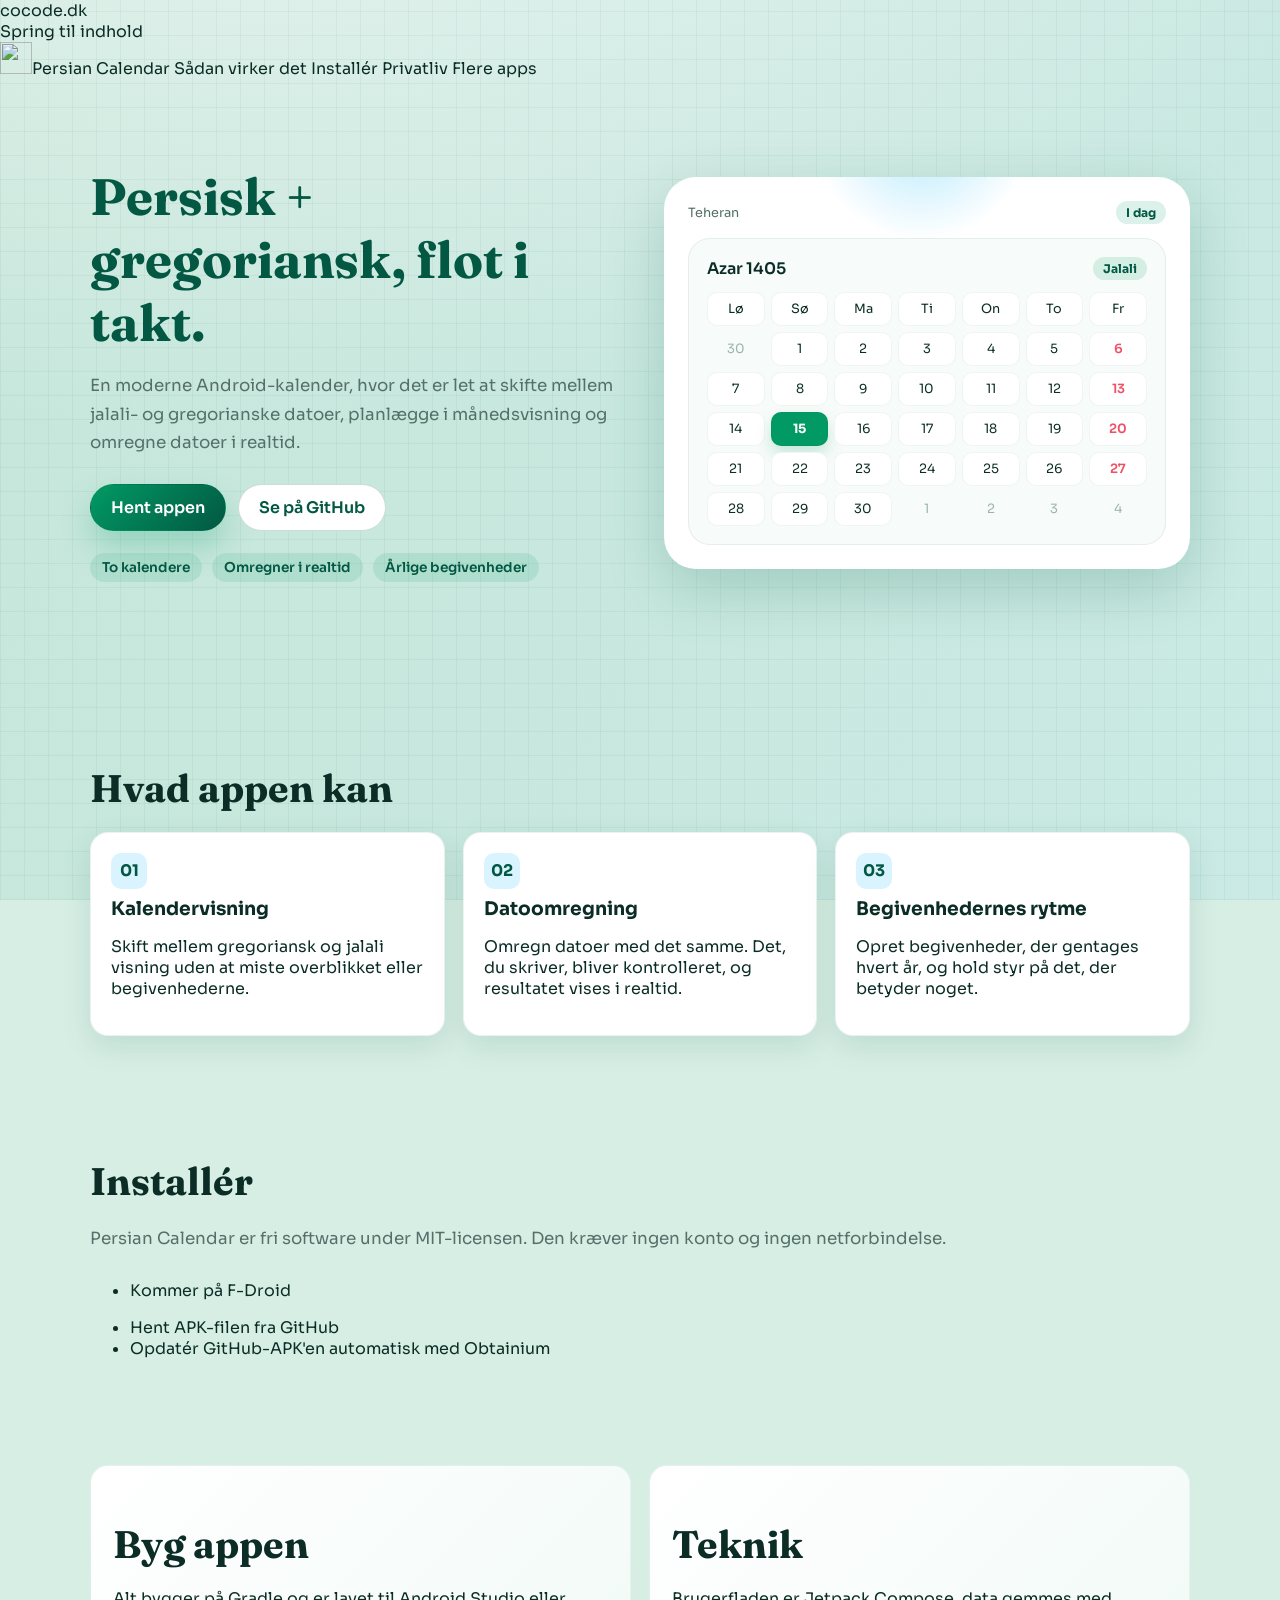
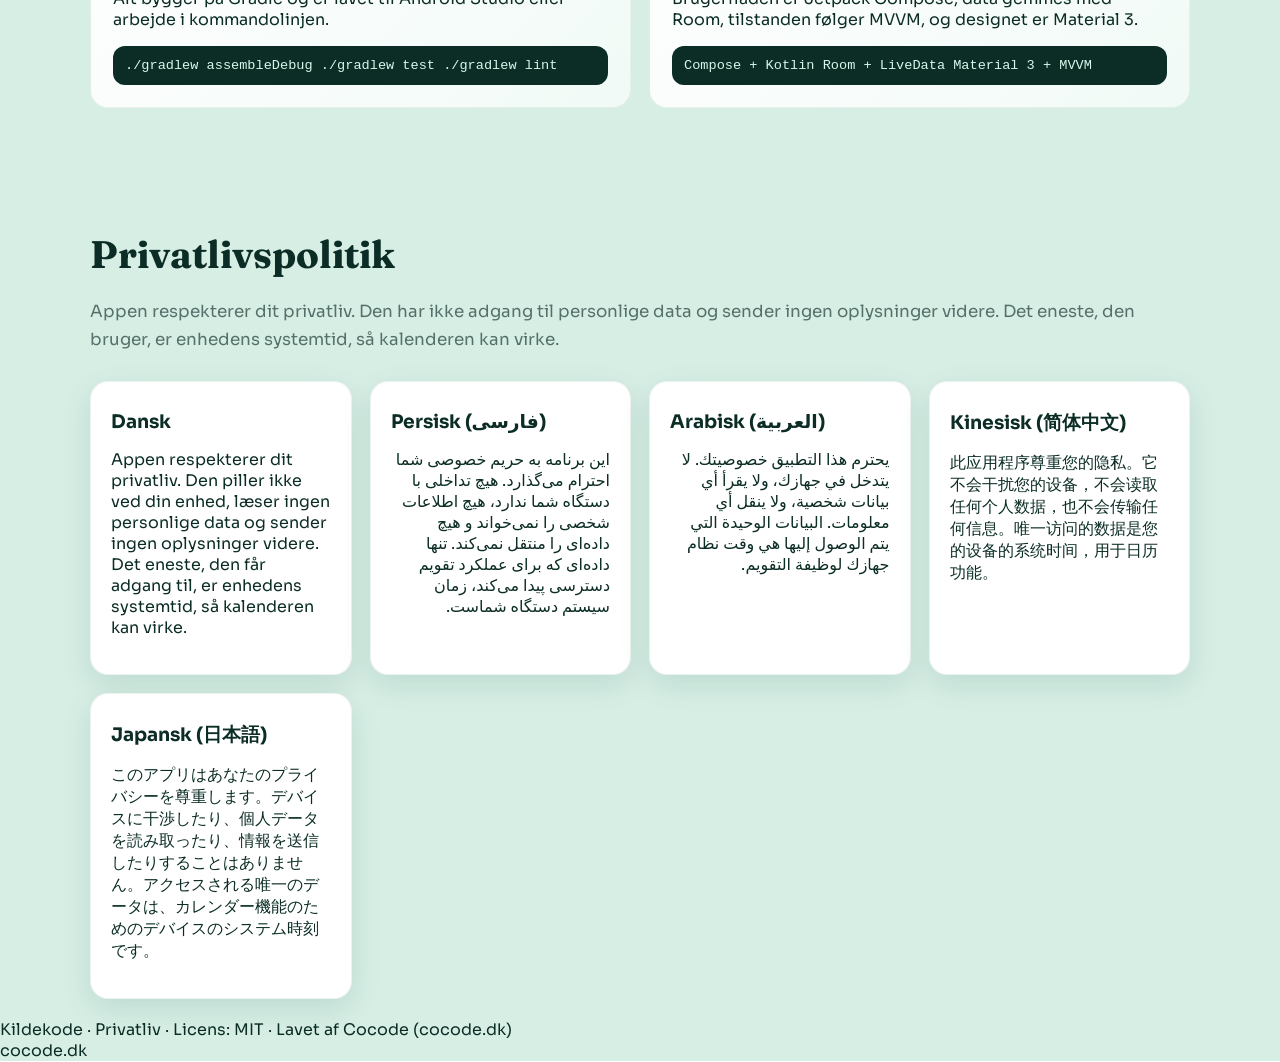
==== docs/da/index.html @ 6b802265 "feat: Danish app text, store listing and site (draft for review) Adds values-da (the app name, the o" ====
<!doctype html>
<html lang="da">
<head>
  <meta charset="utf-8" />
  <meta name="viewport" content="width=device-width, initial-scale=1" />
  <title>Kalender-app | Persisk + gregoriansk</title>
  <meta name="description" content="En moderne kalender-app til Android med gregoriansk og persisk (jalali) kalender og datoomregning i realtid." />
  <link rel="canonical" href="https://calendar.cocode.dk/da/" />
  <link rel="alternate" hreflang="en" href="https://calendar.cocode.dk/" />
  <link rel="alternate" hreflang="da" href="https://calendar.cocode.dk/da/" />
  <link rel="alternate" hreflang="x-default" href="https://calendar.cocode.dk/" />
  <meta property="og:title" content="Kalender-app | Persisk + gregoriansk" />
  <meta property="og:description" content="En moderne kalender-app til Android med gregoriansk og persisk (jalali) kalender og datoomregning i realtid." />
  <meta property="og:type" content="website" />
  <meta property="og:url" content="https://calendar.cocode.dk/da/" />
  <meta property="og:image" content="https://calendar.cocode.dk/og.png" />
  <meta property="og:image:width" content="1200" />
  <meta property="og:image:height" content="630" />
  <meta name="twitter:card" content="summary_large_image" />
  <meta name="twitter:title" content="Kalender-app | Persisk + gregoriansk" />
  <meta name="twitter:description" content="En moderne kalender-app til Android med gregoriansk og persisk (jalali) kalender og datoomregning i realtid." />
  <meta name="twitter:image" content="https://calendar.cocode.dk/og.png" />
  <link rel="icon" href="../favicon.svg" type="image/svg+xml" />
  <link rel="preconnect" href="https://fonts.googleapis.com" />
  <link rel="preconnect" href="https://fonts.gstatic.com" crossorigin />
  <link href="https://fonts.googleapis.com/css2?family=Fraunces:opsz,wght@9..144,600;9..144,800&family=Sora:wght@300;400;600;700&display=swap" rel="stylesheet" />
  <link rel="stylesheet" href="https://brand.cocode.dk/v1.css">
  <link rel="stylesheet" href="/css/site-blocks.css">
  <script type="module" src="https://brand.cocode.dk/v1.js"></script>
  <style>
    :root {
      color-scheme: light;
      --bg: #e8f4ef;
      --bg-2: #d7eee5;
      --ink: #0b2d25;
      --muted: #55706a;
      --primary: #019a64;
      --primary-2: #025842;
      --accent: #43c7f9;
      --alert: #f05066;
      --card: #ffffff;
      --shadow: 0 20px 60px rgba(2, 88, 66, 0.2);
      --radius: 18px;
    }

    * {
      box-sizing: border-box;
    }

    body {
      margin: 0;
      font-family: "Sora", system-ui, -apple-system, "Segoe UI", sans-serif;
      color: var(--ink);
      background: radial-gradient(1200px 700px at 20% -10%, #ffffff 0%, var(--bg) 55%, var(--bg-2) 100%);
      overflow-x: hidden;
    }

    body::before {
      content: "";
      position: fixed;
      inset: 0;
      background:
        linear-gradient(120deg, rgba(1, 154, 100, 0.08), rgba(67, 199, 249, 0.08)),
        repeating-linear-gradient(0deg, rgba(2, 88, 66, 0.05), rgba(2, 88, 66, 0.05) 1px, transparent 1px, transparent 24px),
        repeating-linear-gradient(90deg, rgba(2, 88, 66, 0.05), rgba(2, 88, 66, 0.05) 1px, transparent 1px, transparent 24px);
      pointer-events: none;
      mix-blend-mode: multiply;
    }

    a {
      color: inherit;
      text-decoration: none;
    }

    .container {
      width: min(1100px, 92vw);
      margin: 0 auto;
      position: relative;
      z-index: 1;
    }

    /* The cocode.dk frame lines up with .container's fluid column, and sits
       above the fixed decorative grid (body::before) like .container does. */
    cocode-head, cocode-foot {
      --cocode-max: calc(1100px + 8vw);
      --cocode-gutter: 4vw;
      position: relative;
      z-index: 1;
    }

    header {
      padding: 36px 0 80px;
    }

    .hero {
      display: grid;
      grid-template-columns: repeat(auto-fit, minmax(280px, 1fr));
      gap: 48px;
      margin-top: 50px;
      align-items: center;
    }

    h1 {
      font-family: "Fraunces", "Times New Roman", serif;
      font-size: clamp(2.6rem, 4vw, 3.6rem);
      margin: 0 0 18px;
      color: var(--primary-2);
    }

    .lead {
      font-size: 1.05rem;
      line-height: 1.7;
      color: var(--muted);
      margin-bottom: 26px;
    }

    .cta {
      display: flex;
      flex-wrap: wrap;
      gap: 12px;
      margin-bottom: 22px;
    }

    .btn {
      padding: 12px 20px;
      border-radius: 999px;
      font-weight: 600;
      border: 1px solid transparent;
      transition: transform 0.2s ease, box-shadow 0.2s ease;
    }

    .btn.primary {
      background: linear-gradient(135deg, var(--primary), var(--primary-2));
      color: #fff;
      box-shadow: 0 16px 30px rgba(1, 154, 100, 0.25);
    }

    .btn.ghost {
      background: #fff;
      border-color: rgba(2, 88, 66, 0.2);
      color: var(--primary-2);
    }

    .btn:hover {
      transform: translateY(-2px);
      box-shadow: 0 18px 34px rgba(2, 88, 66, 0.22);
    }

    .chips {
      display: flex;
      flex-wrap: wrap;
      gap: 10px;
    }

    .chip {
      background: rgba(1, 154, 100, 0.12);
      color: var(--primary-2);
      padding: 6px 12px;
      border-radius: 999px;
      font-size: 0.85rem;
      font-weight: 600;
    }

    .phone {
      background: var(--card);
      border-radius: 32px;
      padding: 24px;
      box-shadow: var(--shadow);
      position: relative;
      overflow: hidden;
    }

    .phone::before {
      content: "";
      position: absolute;
      inset: -40% 30% auto auto;
      width: 220px;
      height: 220px;
      background: radial-gradient(circle, rgba(67, 199, 249, 0.4), transparent 70%);
    }

    .status-row {
      display: flex;
      align-items: center;
      justify-content: space-between;
      font-size: 0.8rem;
      color: var(--muted);
      margin-bottom: 14px;
    }

    .calendar-card {
      background: #f7fbf9;
      border-radius: 22px;
      padding: 18px;
      border: 1px solid rgba(2, 88, 66, 0.08);
    }

    .month {
      display: flex;
      align-items: center;
      justify-content: space-between;
      margin-bottom: 12px;
      font-weight: 600;
    }

    .pill {
      background: rgba(1, 154, 100, 0.14);
      color: var(--primary-2);
      padding: 4px 10px;
      border-radius: 999px;
      font-size: 0.75rem;
      font-weight: 700;
    }

    .grid {
      display: grid;
      grid-template-columns: repeat(7, 1fr);
      gap: 6px;
      text-align: center;
      font-size: 0.8rem;
    }

    .grid span {
      padding: 8px 0;
      border-radius: 10px;
      background: #fff;
      border: 1px solid rgba(2, 88, 66, 0.06);
    }

    .grid .muted {
      color: #9bb4ad;
      background: transparent;
      border-color: transparent;
    }

    .grid .today {
      background: var(--primary);
      color: #fff;
      font-weight: 700;
      box-shadow: 0 8px 16px rgba(1, 154, 100, 0.2);
    }

    .grid .weekend {
      color: var(--alert);
      font-weight: 600;
    }

    .section {
      padding: 70px 0 20px;
    }

    .section h2 {
      font-family: "Fraunces", "Times New Roman", serif;
      font-size: clamp(2rem, 3vw, 2.6rem);
      margin-bottom: 20px;
    }

    .cards {
      display: grid;
      grid-template-columns: repeat(auto-fit, minmax(220px, 1fr));
      gap: 18px;
    }

    .card {
      background: var(--card);
      border-radius: var(--radius);
      padding: 20px;
      box-shadow: 0 10px 30px rgba(2, 88, 66, 0.12);
      border: 1px solid rgba(2, 88, 66, 0.08);
    }

    .card h3 {
      margin: 8px 0 6px;
    }

    .icon {
      width: 36px;
      height: 36px;
      border-radius: 10px;
      display: grid;
      place-items: center;
      background: rgba(67, 199, 249, 0.2);
      color: var(--primary-2);
      font-weight: 700;
    }

    .split {
      display: grid;
      grid-template-columns: repeat(auto-fit, minmax(240px, 1fr));
      gap: 18px;
      align-items: stretch;
    }

    .stack {
      background: linear-gradient(135deg, #ffffff, #f1faf6);
      border-radius: var(--radius);
      padding: 22px;
      border: 1px solid rgba(2, 88, 66, 0.08);
    }

    .stack code {
      display: block;
      background: #0b2d25;
      color: #d7f7eb;
      padding: 12px;
      border-radius: 12px;
      margin-top: 12px;
      font-size: 0.85rem;
      overflow-x: auto;
    }

    .rtl {
      direction: rtl;
      text-align: right;
    }

    .reveal {
      opacity: 0;
      transform: translateY(18px);
      transition: opacity 0.6s ease, transform 0.6s ease;
    }

    .reveal.visible {
      opacity: 1;
      transform: translateY(0);
    }

    @media (prefers-reduced-motion: reduce) {
      .btn,
      .reveal {
        transition: none;
      }
    }
  </style>
</head>
<body>

<!-- cocode.dk-rammen. Uden JavaScript vises dens indhold i stedet: en vej hjem.
     GitHub-linket fra den gamle navigation er med i links=, så det ikke går tabt;
     #privacy var et anker på siden og kan stadig nås ved at rulle. -->
<cocode-head project="Calendar App" accent="#019a64" on-accent="#ffffff"
              links="GitHub:https://github.com/cocodedk/persian-calendar">
  <a href="https://cocode.dk">cocode.dk</a>
</cocode-head>

  <div class="site-nav">
    <!-- cocode-apps:nav:start -->
<link rel="stylesheet" href="/css/cocode-nav.css">
<a class="skip" href="#main">Spring til indhold</a>
<nav class="cocode-nav" aria-label="Persian Calendar">
  <a class="brand" href="/da/" data-nav="home" aria-current="page"><img src="/img/icon.png" alt="" width="32" height="32">Persian Calendar</a>
  <a href="/da/#how" data-nav="how">Sådan virker det</a>
  <a href="/da/#install" data-nav="install">Installér</a>
  <a href="/da/privacy/" data-nav="privacy">Privatliv</a>
  <a href="https://cocode.dk/" data-nav="more">Flere apps</a>
</nav>
<!-- cocode-apps:nav:end -->
  </div>

  <header>
    <div class="container">
      <div class="hero">
        <div class="reveal" data-reveal>
          <h1>Persisk + gregoriansk, flot i takt.</h1>
          <p class="lead">
            En moderne Android-kalender, hvor det er let at skifte mellem jalali- og gregorianske datoer,
            planlægge i månedsvisning og omregne datoer i realtid.
          </p>
          <div class="cta">
            <a class="btn primary" href="#install">Hent appen</a>
            <a class="btn ghost" href="https://github.com/cocodedk/persian-calendar">Se på GitHub</a>
          </div>
          <div class="chips">
            <span class="chip">To kalendere</span>
            <span class="chip">Omregner i realtid</span>
            <span class="chip">Årlige begivenheder</span>
          </div>
        </div>

        <div class="phone reveal" data-reveal>
          <div class="status-row">
            <span>Teheran</span>
            <span class="pill">I dag</span>
          </div>
          <div class="calendar-card">
            <div class="month">
              <span>Farvardin 1403</span>
              <span class="pill">Jalali</span>
            </div>
            <div class="grid">
              <span>Lø</span><span>Sø</span><span>Ma</span><span>Ti</span><span>On</span><span>To</span><span>Fr</span>
              <span class="muted">29</span><span class="muted">30</span><span>1</span><span>2</span><span>3</span><span>4</span><span class="weekend">5</span>
              <span>6</span><span>7</span><span>8</span><span class="today">9</span><span>10</span><span>11</span><span class="weekend">12</span>
              <span>13</span><span>14</span><span>15</span><span>16</span><span>17</span><span>18</span><span class="weekend">19</span>
              <span>20</span><span>21</span><span>22</span><span>23</span><span>24</span><span>25</span><span class="weekend">26</span>
              <span>27</span><span>28</span><span>29</span><span>30</span><span>31</span><span class="muted">1</span><span class="muted">2</span>
            </div>
          </div>
        </div>
      </div>
    </div>
  </header>

  <main id="main" tabindex="-1">
    <section class="section" id="how">
      <div class="container">
        <h2 class="reveal" data-reveal>Hvad appen kan</h2>
        <div class="cards">
          <div class="card reveal" data-reveal>
            <div class="icon">01</div>
            <h3>Kalendervisning</h3>
            <p>Skift mellem gregoriansk og jalali visning uden at miste overblikket eller begivenhederne.</p>
          </div>
          <div class="card reveal" data-reveal>
            <div class="icon">02</div>
            <h3>Datoomregning</h3>
            <p>Omregn datoer med det samme. Det, du skriver, bliver kontrolleret, og resultatet vises i realtid.</p>
          </div>
          <div class="card reveal" data-reveal>
            <div class="icon">03</div>
            <h3>Begivenhedernes rytme</h3>
            <p>Opret begivenheder, der gentages hvert år, og hold styr på det, der betyder noget.</p>
          </div>
        </div>
      </div>
    </section>

    <section class="section" id="install">
      <div class="container">
        <h2 class="reveal" data-reveal>Installér</h2>
        <p class="lead reveal" data-reveal>
          Persian Calendar er fri software under MIT-licensen. Den kræver ingen konto og ingen netforbindelse.
        </p>
        <div class="reveal" data-reveal>
          <!-- cocode-apps:install:start -->
<ul class="install" role="list">
  <li><p class="fdroid-soon">Kommer på F-Droid</p></li>
  <li><a href="https://github.com/cocodedk/persian-calendar/releases/latest/download/persian-calendar.apk">Hent APK-filen fra GitHub</a></li>
  <li><a href="https://apps.obtainium.imranr.dev/redirect?r=obtainium://add/https://github.com/cocodedk/persian-calendar">Opdatér GitHub-APK&#x27;en automatisk med Obtainium</a></li>
</ul>
<!-- cocode-apps:install:end -->
        </div>
      </div>
    </section>

    <section class="section">
      <div class="container split">
        <div class="stack reveal" data-reveal>
          <h2>Byg appen</h2>
          <p>Alt bygger på Gradle og er lavet til Android Studio eller arbejde i kommandolinjen.</p>
          <code>./gradlew assembleDebug
./gradlew test
./gradlew lint</code>
        </div>
        <div class="stack reveal" data-reveal>
          <h2>Teknik</h2>
          <p>Brugerfladen er Jetpack Compose, data gemmes med Room, tilstanden følger MVVM, og designet er Material 3.</p>
          <code>Compose + Kotlin
Room + LiveData
Material 3 + MVVM</code>
        </div>
      </div>
    </section>

    <section class="section" id="privacy">
      <div class="container">
        <h2 class="reveal" data-reveal>Privatlivspolitik</h2>
        <p class="lead reveal" data-reveal>
          Appen respekterer dit privatliv. Den har ikke adgang til personlige data og sender ingen oplysninger videre.
          Det eneste, den bruger, er enhedens systemtid, så kalenderen kan virke.
        </p>
        <div class="cards">
          <div class="card reveal" data-reveal>
            <h3>Dansk</h3>
            <p>Appen respekterer dit privatliv. Den piller ikke ved din enhed, læser ingen personlige data og sender ingen oplysninger videre. Det eneste, den får adgang til, er enhedens systemtid, så kalenderen kan virke.</p>
          </div>
          <div class="card reveal" data-reveal>
            <h3>Persisk (فارسی)</h3>
            <p class="rtl" lang="fa">این برنامه به حریم خصوصی شما احترام می‌گذارد. هیچ تداخلی با دستگاه شما ندارد، هیچ اطلاعات شخصی را نمی‌خواند و هیچ داده‌ای را منتقل نمی‌کند. تنها داده‌ای که برای عملکرد تقویم دسترسی پیدا می‌کند، زمان سیستم دستگاه شماست.</p>
          </div>
          <div class="card reveal" data-reveal>
            <h3>Arabisk (العربية)</h3>
            <p class="rtl" lang="ar">يحترم هذا التطبيق خصوصيتك. لا يتدخل في جهازك، ولا يقرأ أي بيانات شخصية، ولا ينقل أي معلومات. البيانات الوحيدة التي يتم الوصول إليها هي وقت نظام جهازك لوظيفة التقويم.</p>
          </div>
          <div class="card reveal" data-reveal>
            <h3>Kinesisk (简体中文)</h3>
            <p lang="zh-Hans">此应用程序尊重您的隐私。它不会干扰您的设备，不会读取任何个人数据，也不会传输任何信息。唯一访问的数据是您的设备的系统时间，用于日历功能。</p>
          </div>
          <div class="card reveal" data-reveal>
            <h3>Japansk (日本語)</h3>
            <p lang="ja">このアプリはあなたのプライバシーを尊重します。デバイスに干渉したり、個人データを読み取ったり、情報を送信したりすることはありません。アクセスされる唯一のデータは、カレンダー機能のためのデバイスのシステム時刻です。</p>
          </div>
        </div>
      </div>
    </section>
  </main>

  <div class="site-footer">
    <!-- cocode-apps:footer:start -->
<footer class="cocode-footer">
  <a href="https://github.com/cocodedk/persian-calendar">Kildekode</a> ·
  <a href="/da/privacy/">Privatliv</a> ·
  Licens: MIT ·
  <a href="https://cocode.dk/">Lavet af Cocode (cocode.dk)</a>
</footer>
<!-- cocode-apps:footer:end -->
  </div>

<cocode-foot repo="cocodedk/persian-calendar">
  <a href="https://cocode.dk">cocode.dk</a>
</cocode-foot>

  <script>
    const observer = new IntersectionObserver((entries) => {
      entries.forEach((entry) => {
        if (entry.isIntersecting) {
          entry.target.classList.add("visible");
        }
      });
    }, { threshold: 0.2 });

    document.querySelectorAll("[data-reveal]").forEach((el) => observer.observe(el));
  </script>
  <script src="../hero-calendar.js"></script>
</body>
</html>
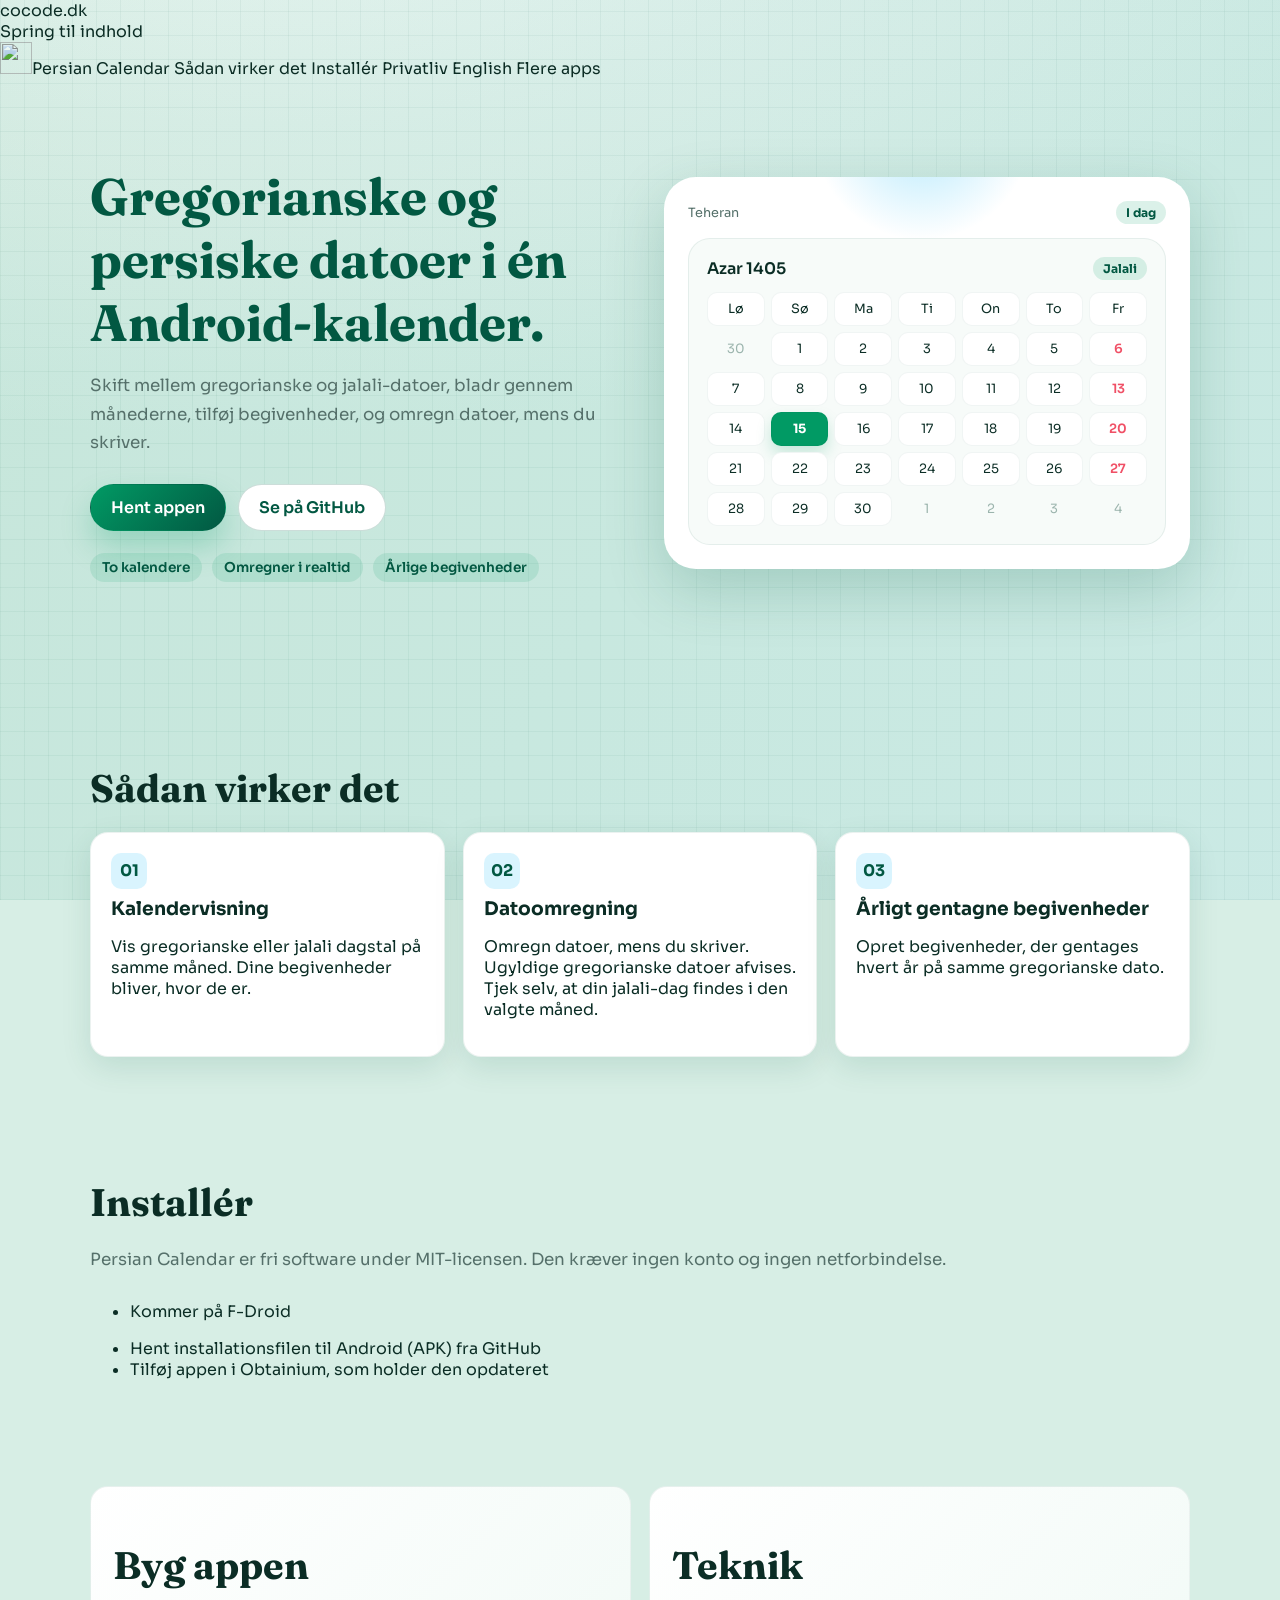
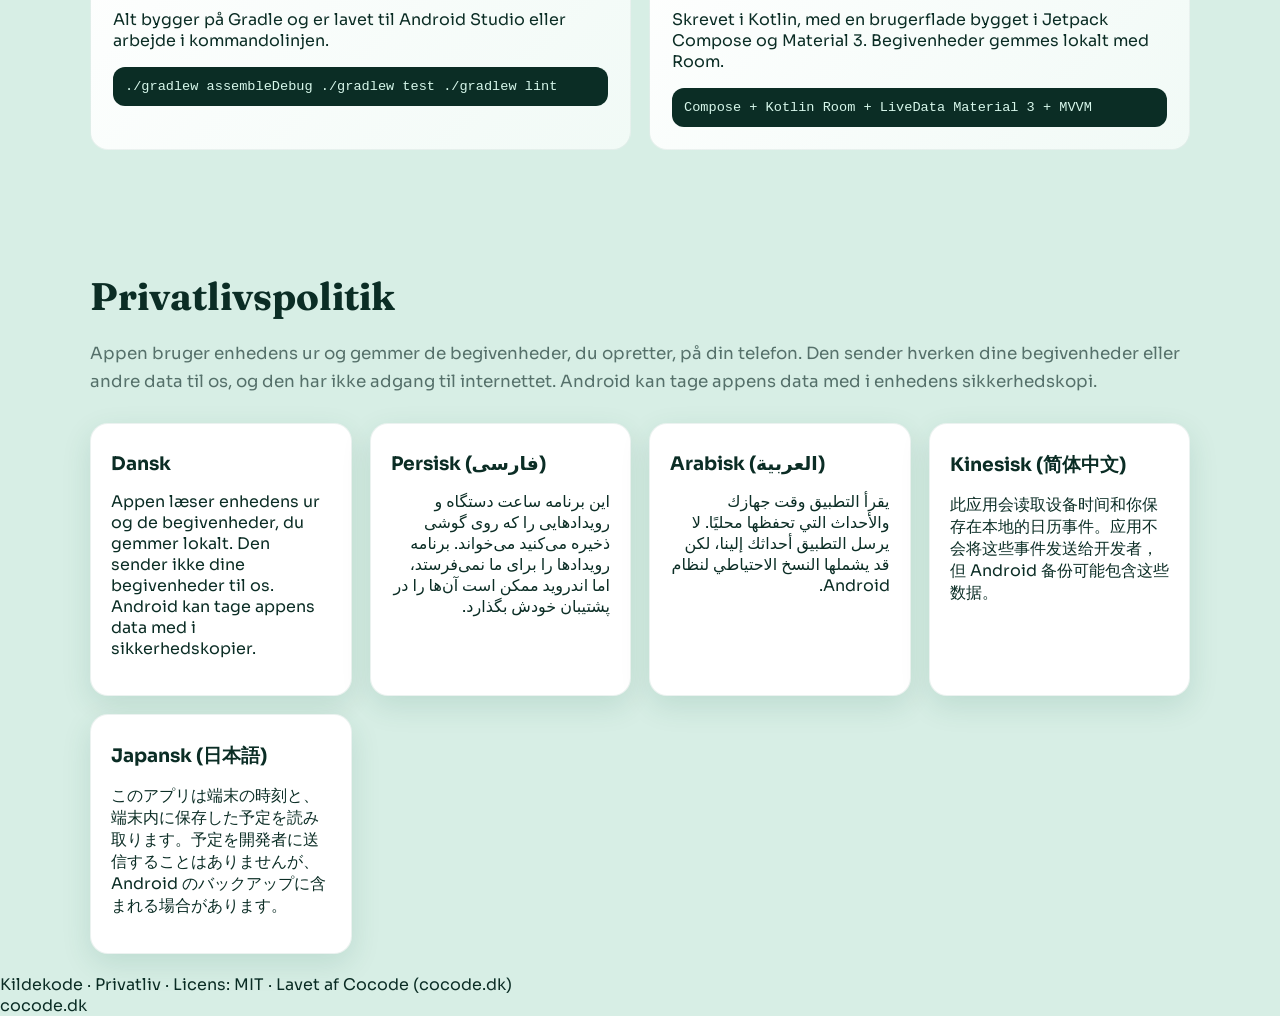
==== commit 64d5c08f: "feat: the Dansk/English switch in the site navigation Written by tools.render now that apps.yml list" ====
--- a/docs/da/index.html
+++ b/docs/da/index.html
@@ -3,22 +3,22 @@
 <head>
   <meta charset="utf-8" />
   <meta name="viewport" content="width=device-width, initial-scale=1" />
-  <title>Kalender-app | Persisk + gregoriansk</title>
-  <meta name="description" content="En moderne kalender-app til Android med gregoriansk og persisk (jalali) kalender og datoomregning i realtid." />
+  <title>Persian Calendar | Gregoriansk og jalali</title>
+  <meta name="description" content="En Android-kalender, der viser gregorianske og persiske (jalali) datoer og omregner datoer mellem dem, mens du skriver." />
   <link rel="canonical" href="https://calendar.cocode.dk/da/" />
   <link rel="alternate" hreflang="en" href="https://calendar.cocode.dk/" />
   <link rel="alternate" hreflang="da" href="https://calendar.cocode.dk/da/" />
   <link rel="alternate" hreflang="x-default" href="https://calendar.cocode.dk/" />
-  <meta property="og:title" content="Kalender-app | Persisk + gregoriansk" />
-  <meta property="og:description" content="En moderne kalender-app til Android med gregoriansk og persisk (jalali) kalender og datoomregning i realtid." />
+  <meta property="og:title" content="Persian Calendar | Gregoriansk og jalali" />
+  <meta property="og:description" content="En Android-kalender, der viser gregorianske og persiske (jalali) datoer og omregner datoer mellem dem, mens du skriver." />
   <meta property="og:type" content="website" />
   <meta property="og:url" content="https://calendar.cocode.dk/da/" />
   <meta property="og:image" content="https://calendar.cocode.dk/og.png" />
   <meta property="og:image:width" content="1200" />
   <meta property="og:image:height" content="630" />
   <meta name="twitter:card" content="summary_large_image" />
-  <meta name="twitter:title" content="Kalender-app | Persisk + gregoriansk" />
-  <meta name="twitter:description" content="En moderne kalender-app til Android med gregoriansk og persisk (jalali) kalender og datoomregning i realtid." />
+  <meta name="twitter:title" content="Persian Calendar | Gregoriansk og jalali" />
+  <meta name="twitter:description" content="En Android-kalender, der viser gregorianske og persiske (jalali) datoer og omregner datoer mellem dem, mens du skriver." />
   <meta name="twitter:image" content="https://calendar.cocode.dk/og.png" />
   <link rel="icon" href="../favicon.svg" type="image/svg+xml" />
   <link rel="preconnect" href="https://fonts.googleapis.com" />
@@ -338,7 +338,7 @@
 <!-- cocode.dk-rammen. Uden JavaScript vises dens indhold i stedet: en vej hjem.
      GitHub-linket fra den gamle navigation er med i links=, så det ikke går tabt;
      #privacy var et anker på siden og kan stadig nås ved at rulle. -->
-<cocode-head project="Calendar App" accent="#019a64" on-accent="#ffffff"
+<cocode-head project="Persian Calendar" accent="#019a64" on-accent="#ffffff"
               links="GitHub:https://github.com/cocodedk/persian-calendar">
   <a href="https://cocode.dk">cocode.dk</a>
 </cocode-head>
@@ -352,6 +352,7 @@
   <a href="/da/#how" data-nav="how">Sådan virker det</a>
   <a href="/da/#install" data-nav="install">Installér</a>
   <a href="/da/privacy/" data-nav="privacy">Privatliv</a>
+  <a href="/" hreflang="en" lang="en" data-nav="lang">English</a>
   <a href="https://cocode.dk/" data-nav="more">Flere apps</a>
 </nav>
 <!-- cocode-apps:nav:end -->
@@ -361,10 +362,9 @@
     <div class="container">
       <div class="hero">
         <div class="reveal" data-reveal>
-          <h1>Persisk + gregoriansk, flot i takt.</h1>
+          <h1>Gregorianske og persiske datoer i én Android-kalender.</h1>
           <p class="lead">
-            En moderne Android-kalender, hvor det er let at skifte mellem jalali- og gregorianske datoer,
-            planlægge i månedsvisning og omregne datoer i realtid.
+            Skift mellem gregorianske og jalali-datoer, bladr gennem månederne, tilføj begivenheder, og omregn datoer, mens du skriver.
           </p>
           <div class="cta">
             <a class="btn primary" href="#install">Hent appen</a>
@@ -389,11 +389,11 @@
             </div>
             <div class="grid">
               <span>Lø</span><span>Sø</span><span>Ma</span><span>Ti</span><span>On</span><span>To</span><span>Fr</span>
-              <span class="muted">29</span><span class="muted">30</span><span>1</span><span>2</span><span>3</span><span>4</span><span class="weekend">5</span>
-              <span>6</span><span>7</span><span>8</span><span class="today">9</span><span>10</span><span>11</span><span class="weekend">12</span>
-              <span>13</span><span>14</span><span>15</span><span>16</span><span>17</span><span>18</span><span class="weekend">19</span>
-              <span>20</span><span>21</span><span>22</span><span>23</span><span>24</span><span>25</span><span class="weekend">26</span>
-              <span>27</span><span>28</span><span>29</span><span>30</span><span>31</span><span class="muted">1</span><span class="muted">2</span>
+              <span class="muted">26</span><span class="muted">27</span><span class="muted">28</span><span class="muted">29</span><span>1</span><span>2</span><span class="weekend">3</span>
+              <span>4</span><span>5</span><span>6</span><span>7</span><span>8</span><span class="today">9</span><span class="weekend">10</span>
+              <span>11</span><span>12</span><span>13</span><span>14</span><span>15</span><span>16</span><span class="weekend">17</span>
+              <span>18</span><span>19</span><span>20</span><span>21</span><span>22</span><span>23</span><span class="weekend">24</span>
+              <span>25</span><span>26</span><span>27</span><span>28</span><span>29</span><span>30</span><span class="weekend">31</span>
             </div>
           </div>
         </div>
@@ -404,22 +404,22 @@
   <main id="main" tabindex="-1">
     <section class="section" id="how">
       <div class="container">
-        <h2 class="reveal" data-reveal>Hvad appen kan</h2>
+        <h2 class="reveal" data-reveal>Sådan virker det</h2>
         <div class="cards">
           <div class="card reveal" data-reveal>
             <div class="icon">01</div>
             <h3>Kalendervisning</h3>
-            <p>Skift mellem gregoriansk og jalali visning uden at miste overblikket eller begivenhederne.</p>
+            <p>Vis gregorianske eller jalali dagstal på samme måned. Dine begivenheder bliver, hvor de er.</p>
           </div>
           <div class="card reveal" data-reveal>
             <div class="icon">02</div>
             <h3>Datoomregning</h3>
-            <p>Omregn datoer med det samme. Det, du skriver, bliver kontrolleret, og resultatet vises i realtid.</p>
+            <p>Omregn datoer, mens du skriver. Ugyldige gregorianske datoer afvises. Tjek selv, at din jalali-dag findes i den valgte måned.</p>
           </div>
           <div class="card reveal" data-reveal>
             <div class="icon">03</div>
-            <h3>Begivenhedernes rytme</h3>
-            <p>Opret begivenheder, der gentages hvert år, og hold styr på det, der betyder noget.</p>
+            <h3>Årligt gentagne begivenheder</h3>
+            <p>Opret begivenheder, der gentages hvert år på samme gregorianske dato.</p>
           </div>
         </div>
       </div>
@@ -435,8 +435,8 @@
           <!-- cocode-apps:install:start -->
 <ul class="install" role="list">
   <li><p class="fdroid-soon">Kommer på F-Droid</p></li>
-  <li><a href="https://github.com/cocodedk/persian-calendar/releases/latest/download/persian-calendar.apk">Hent APK-filen fra GitHub</a></li>
-  <li><a href="https://apps.obtainium.imranr.dev/redirect?r=obtainium://add/https://github.com/cocodedk/persian-calendar">Opdatér GitHub-APK&#x27;en automatisk med Obtainium</a></li>
+  <li><a href="https://github.com/cocodedk/persian-calendar/releases/latest/download/persian-calendar.apk">Hent installationsfilen til Android (APK) fra GitHub</a></li>
+  <li><a href="https://apps.obtainium.imranr.dev/redirect?r=obtainium://add/https://github.com/cocodedk/persian-calendar">Tilføj appen i Obtainium, som holder den opdateret</a></li>
 </ul>
 <!-- cocode-apps:install:end -->
         </div>
@@ -454,7 +454,7 @@
         </div>
         <div class="stack reveal" data-reveal>
           <h2>Teknik</h2>
-          <p>Brugerfladen er Jetpack Compose, data gemmes med Room, tilstanden følger MVVM, og designet er Material 3.</p>
+          <p>Skrevet i Kotlin, med en brugerflade bygget i Jetpack Compose og Material 3. Begivenheder gemmes lokalt med Room.</p>
           <code>Compose + Kotlin
 Room + LiveData
 Material 3 + MVVM</code>
@@ -466,29 +466,28 @@
       <div class="container">
         <h2 class="reveal" data-reveal>Privatlivspolitik</h2>
         <p class="lead reveal" data-reveal>
-          Appen respekterer dit privatliv. Den har ikke adgang til personlige data og sender ingen oplysninger videre.
-          Det eneste, den bruger, er enhedens systemtid, så kalenderen kan virke.
+          Appen bruger enhedens ur og gemmer de begivenheder, du opretter, på din telefon. Den sender hverken dine begivenheder eller andre data til os, og den har ikke adgang til internettet. Android kan tage appens data med i enhedens sikkerhedskopi.
         </p>
         <div class="cards">
           <div class="card reveal" data-reveal>
             <h3>Dansk</h3>
-            <p>Appen respekterer dit privatliv. Den piller ikke ved din enhed, læser ingen personlige data og sender ingen oplysninger videre. Det eneste, den får adgang til, er enhedens systemtid, så kalenderen kan virke.</p>
+            <p>Appen læser enhedens ur og de begivenheder, du gemmer lokalt. Den sender ikke dine begivenheder til os. Android kan tage appens data med i sikkerhedskopier.</p>
           </div>
           <div class="card reveal" data-reveal>
             <h3>Persisk (فارسی)</h3>
-            <p class="rtl" lang="fa">این برنامه به حریم خصوصی شما احترام می‌گذارد. هیچ تداخلی با دستگاه شما ندارد، هیچ اطلاعات شخصی را نمی‌خواند و هیچ داده‌ای را منتقل نمی‌کند. تنها داده‌ای که برای عملکرد تقویم دسترسی پیدا می‌کند، زمان سیستم دستگاه شماست.</p>
+            <p class="rtl" lang="fa">این برنامه ساعت دستگاه و رویدادهایی را که روی گوشی ذخیره می‌کنید می‌خواند. برنامه رویدادها را برای ما نمی‌فرستد، اما اندروید ممکن است آن‌ها را در پشتیبان خودش بگذارد.</p>
           </div>
           <div class="card reveal" data-reveal>
             <h3>Arabisk (العربية)</h3>
-            <p class="rtl" lang="ar">يحترم هذا التطبيق خصوصيتك. لا يتدخل في جهازك، ولا يقرأ أي بيانات شخصية، ولا ينقل أي معلومات. البيانات الوحيدة التي يتم الوصول إليها هي وقت نظام جهازك لوظيفة التقويم.</p>
+            <p class="rtl" lang="ar">يقرأ التطبيق وقت جهازك والأحداث التي تحفظها محليًا. لا يرسل التطبيق أحداثك إلينا، لكن قد يشملها النسخ الاحتياطي لنظام Android.</p>
           </div>
           <div class="card reveal" data-reveal>
             <h3>Kinesisk (简体中文)</h3>
-            <p lang="zh-Hans">此应用程序尊重您的隐私。它不会干扰您的设备，不会读取任何个人数据，也不会传输任何信息。唯一访问的数据是您的设备的系统时间，用于日历功能。</p>
+            <p lang="zh-Hans">此应用会读取设备时间和你保存在本地的日历事件。应用不会将这些事件发送给开发者，但 Android 备份可能包含这些数据。</p>
           </div>
           <div class="card reveal" data-reveal>
             <h3>Japansk (日本語)</h3>
-            <p lang="ja">このアプリはあなたのプライバシーを尊重します。デバイスに干渉したり、個人データを読み取ったり、情報を送信したりすることはありません。アクセスされる唯一のデータは、カレンダー機能のためのデバイスのシステム時刻です。</p>
+            <p lang="ja">このアプリは端末の時刻と、端末内に保存した予定を読み取ります。予定を開発者に送信することはありませんが、Android のバックアップに含まれる場合があります。</p>
           </div>
         </div>
       </div>
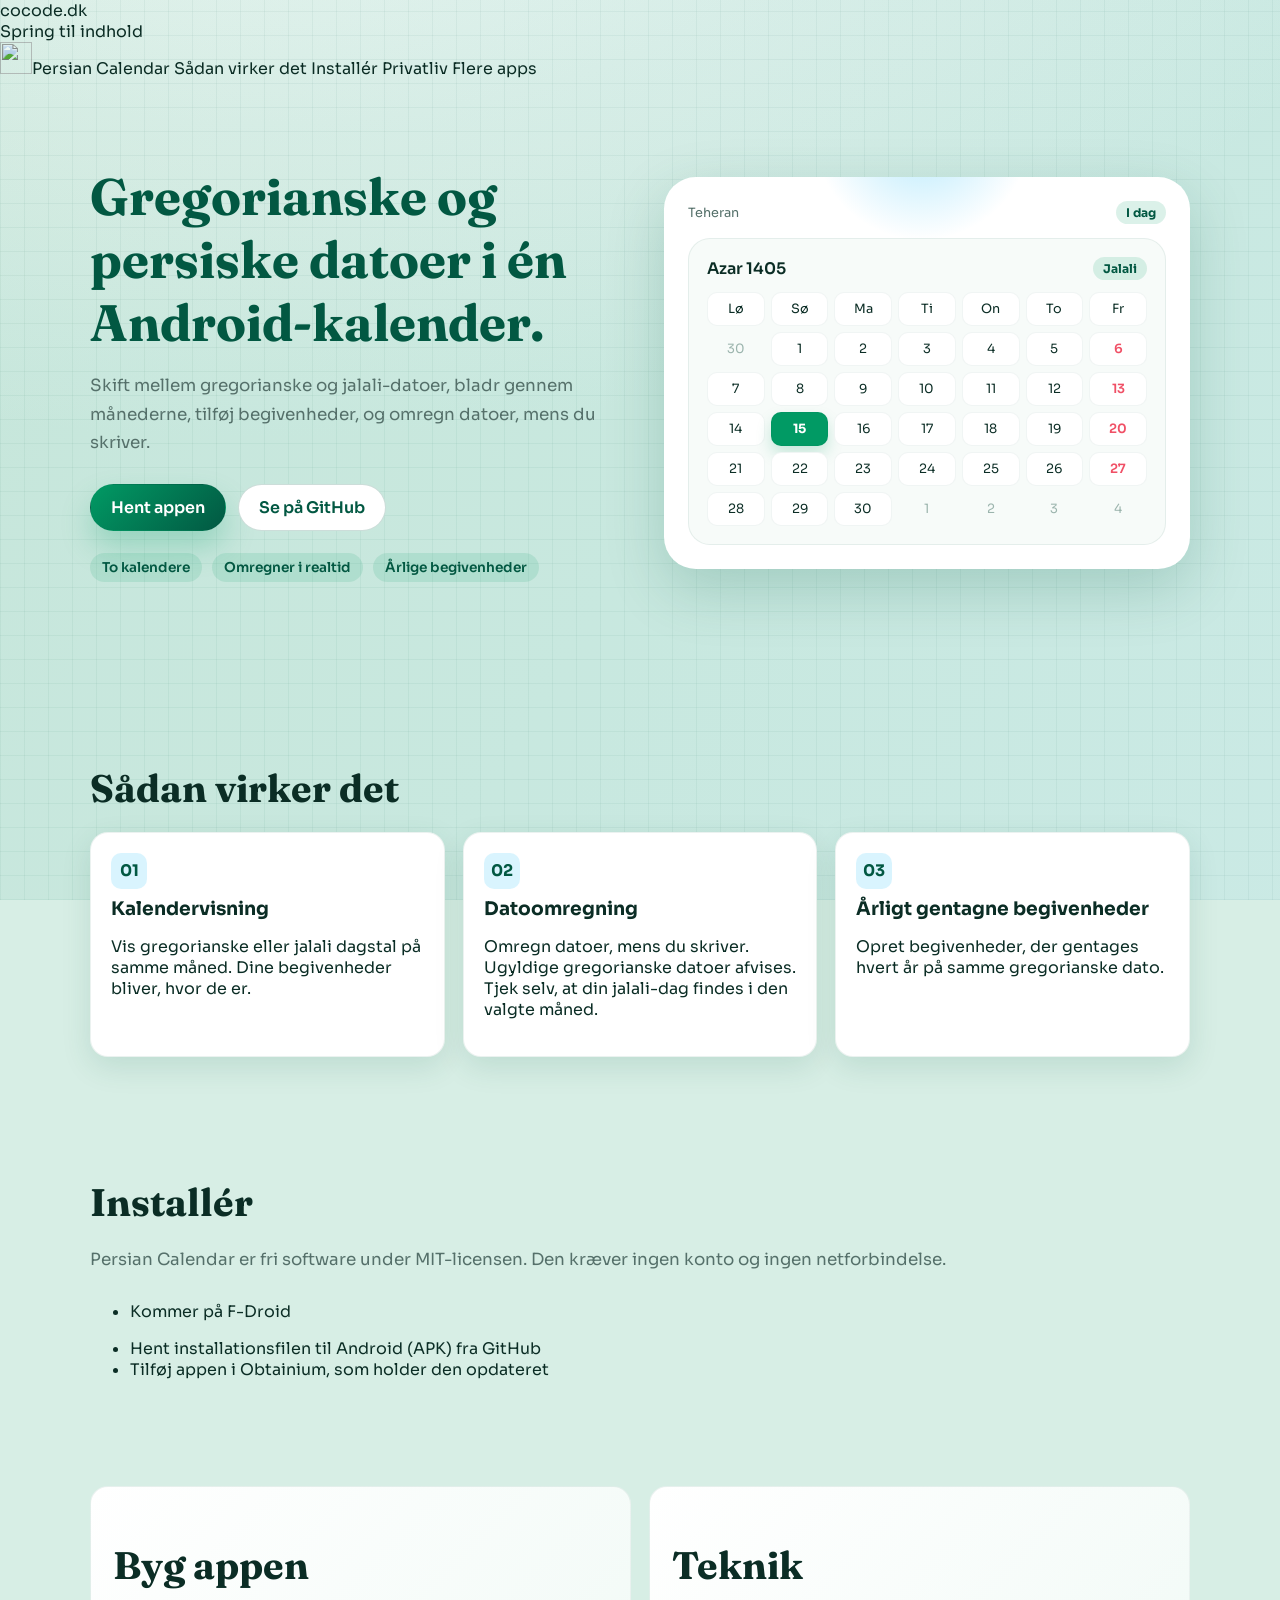
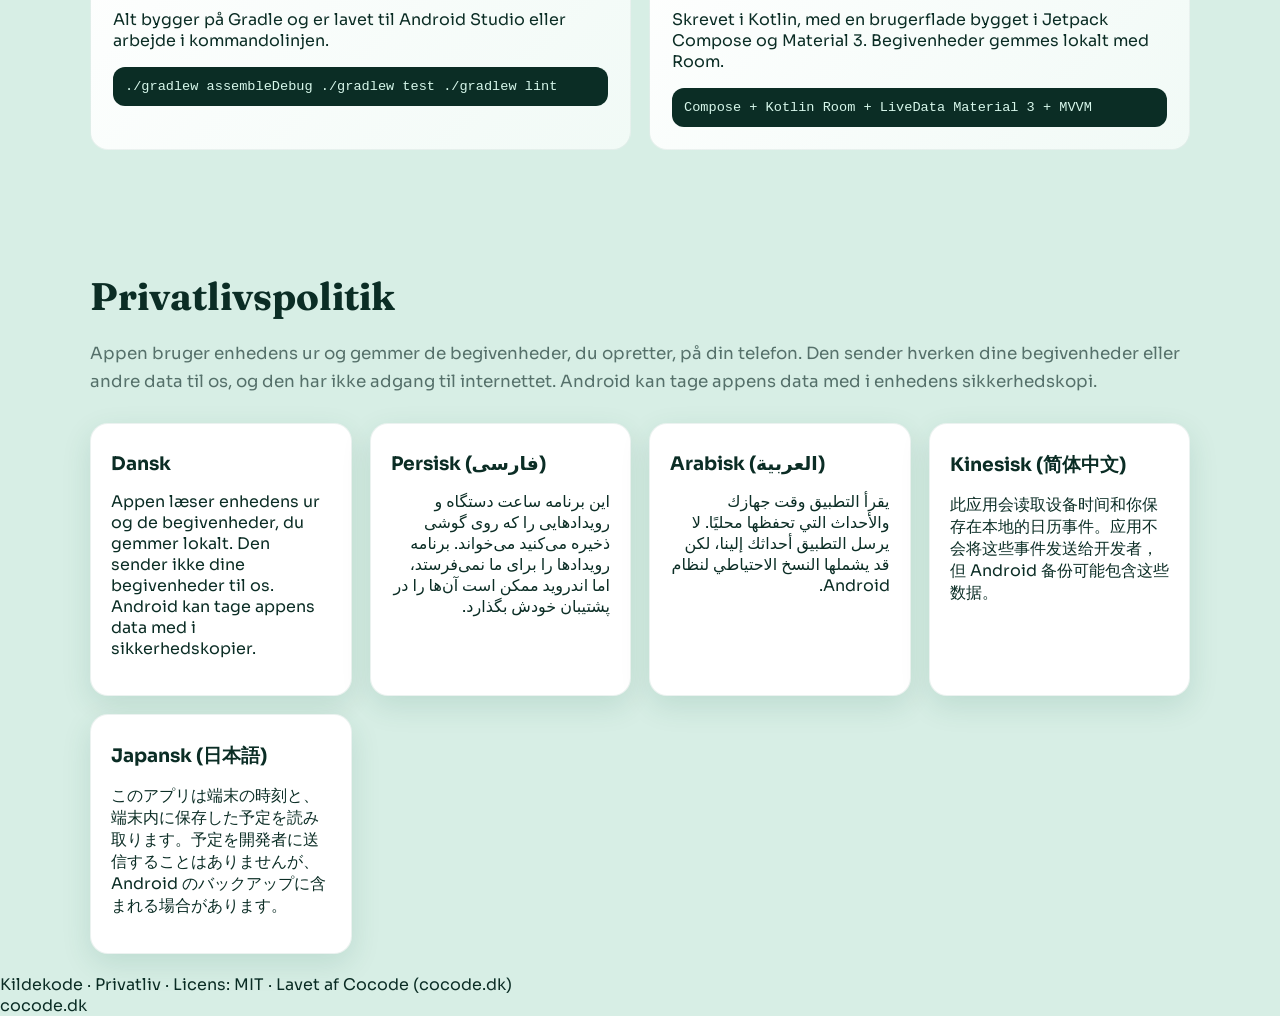
==== commit e0963c13: "feat: Danish text for every string of the in-app PR, brought up to date with the English values-da n" ====
--- a/docs/da/index.html
+++ b/docs/da/index.html
@@ -352,7 +352,6 @@
   <a href="/da/#how" data-nav="how">Sådan virker det</a>
   <a href="/da/#install" data-nav="install">Installér</a>
   <a href="/da/privacy/" data-nav="privacy">Privatliv</a>
-  <a href="/" hreflang="en" lang="en" data-nav="lang">English</a>
   <a href="https://cocode.dk/" data-nav="more">Flere apps</a>
 </nav>
 <!-- cocode-apps:nav:end -->
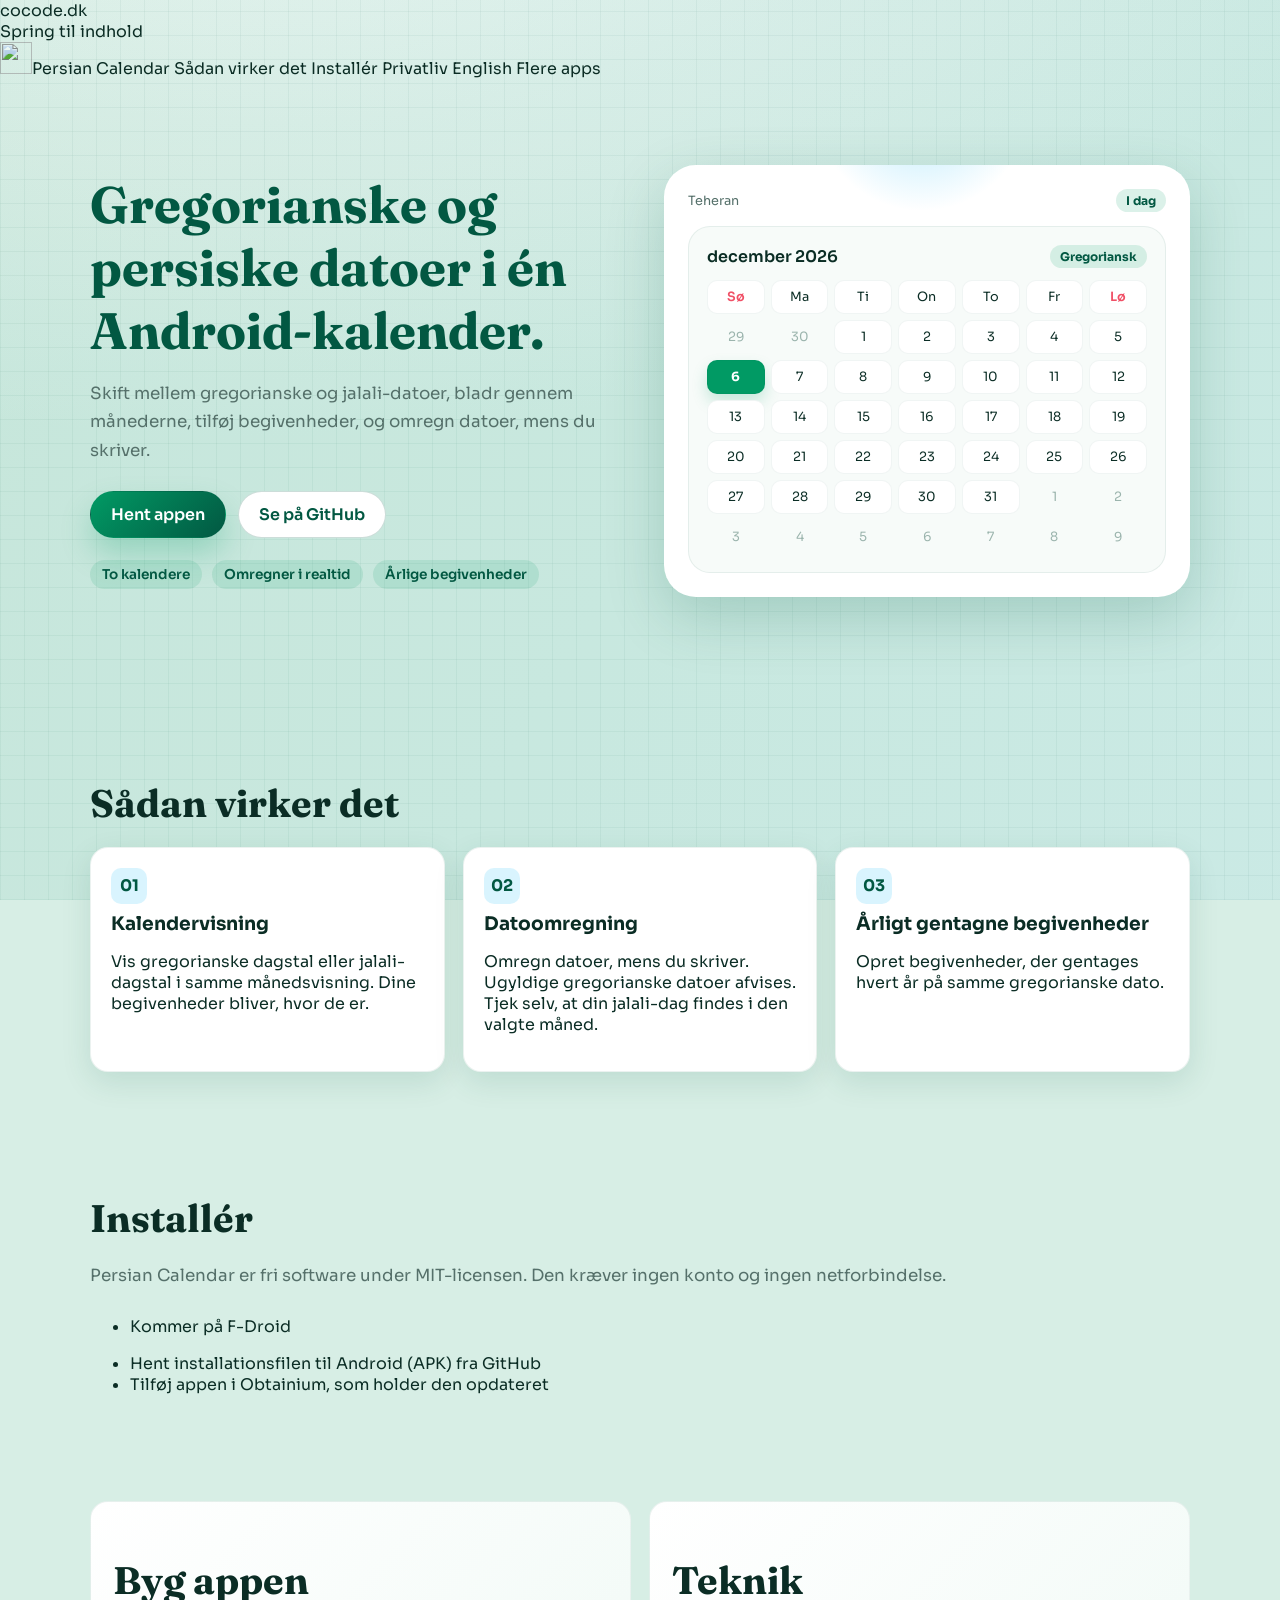
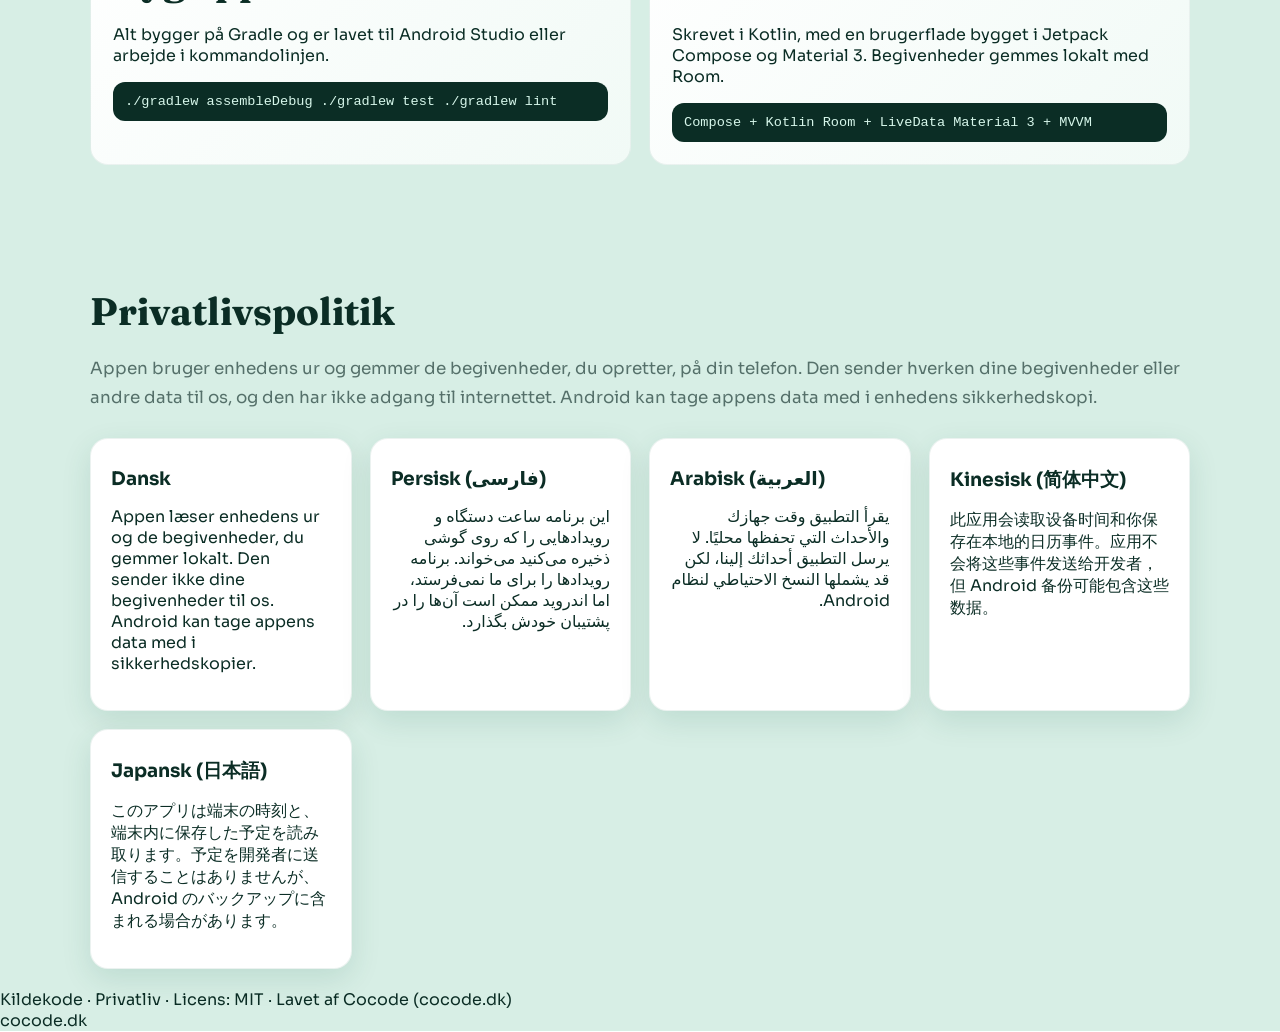
==== commit cc9bd62d: "fix: the site's calendar preview matches the app, and three Danish sentences read naturally - The he" ====
--- a/docs/da/index.html
+++ b/docs/da/index.html
@@ -352,6 +352,7 @@
   <a href="/da/#how" data-nav="how">Sådan virker det</a>
   <a href="/da/#install" data-nav="install">Installér</a>
   <a href="/da/privacy/" data-nav="privacy">Privatliv</a>
+  <a href="/" hreflang="en" lang="en" data-nav="lang">English</a>
   <a href="https://cocode.dk/" data-nav="more">Flere apps</a>
 </nav>
 <!-- cocode-apps:nav:end -->
@@ -383,16 +384,17 @@
           </div>
           <div class="calendar-card">
             <div class="month">
-              <span>Farvardin 1403</span>
-              <span class="pill">Jalali</span>
+              <span>oktober 2026</span>
+              <span class="pill">Gregoriansk</span>
             </div>
             <div class="grid">
-              <span>Lø</span><span>Sø</span><span>Ma</span><span>Ti</span><span>On</span><span>To</span><span>Fr</span>
-              <span class="muted">26</span><span class="muted">27</span><span class="muted">28</span><span class="muted">29</span><span>1</span><span>2</span><span class="weekend">3</span>
-              <span>4</span><span>5</span><span>6</span><span>7</span><span>8</span><span class="today">9</span><span class="weekend">10</span>
-              <span>11</span><span>12</span><span>13</span><span>14</span><span>15</span><span>16</span><span class="weekend">17</span>
-              <span>18</span><span>19</span><span>20</span><span>21</span><span>22</span><span>23</span><span class="weekend">24</span>
-              <span>25</span><span>26</span><span>27</span><span>28</span><span>29</span><span>30</span><span class="weekend">31</span>
+              <span class="weekend">Sø</span><span>Ma</span><span>Ti</span><span>On</span><span>To</span><span>Fr</span><span class="weekend">Lø</span>
+              <span class="muted">27</span><span class="muted">28</span><span class="muted">29</span><span class="muted">30</span><span>1</span><span>2</span><span>3</span>
+              <span>4</span><span>5</span><span>6</span><span class="today">7</span><span>8</span><span>9</span><span>10</span>
+              <span>11</span><span>12</span><span>13</span><span>14</span><span>15</span><span>16</span><span>17</span>
+              <span>18</span><span>19</span><span>20</span><span>21</span><span>22</span><span>23</span><span>24</span>
+              <span>25</span><span>26</span><span>27</span><span>28</span><span>29</span><span>30</span><span>31</span>
+              <span class="muted">1</span><span class="muted">2</span><span class="muted">3</span><span class="muted">4</span><span class="muted">5</span><span class="muted">6</span><span class="muted">7</span>
             </div>
           </div>
         </div>
@@ -408,7 +410,7 @@
           <div class="card reveal" data-reveal>
             <div class="icon">01</div>
             <h3>Kalendervisning</h3>
-            <p>Vis gregorianske eller jalali dagstal på samme måned. Dine begivenheder bliver, hvor de er.</p>
+            <p>Vis gregorianske dagstal eller jalali-dagstal i samme månedsvisning. Dine begivenheder bliver, hvor de er.</p>
           </div>
           <div class="card reveal" data-reveal>
             <div class="icon">02</div>
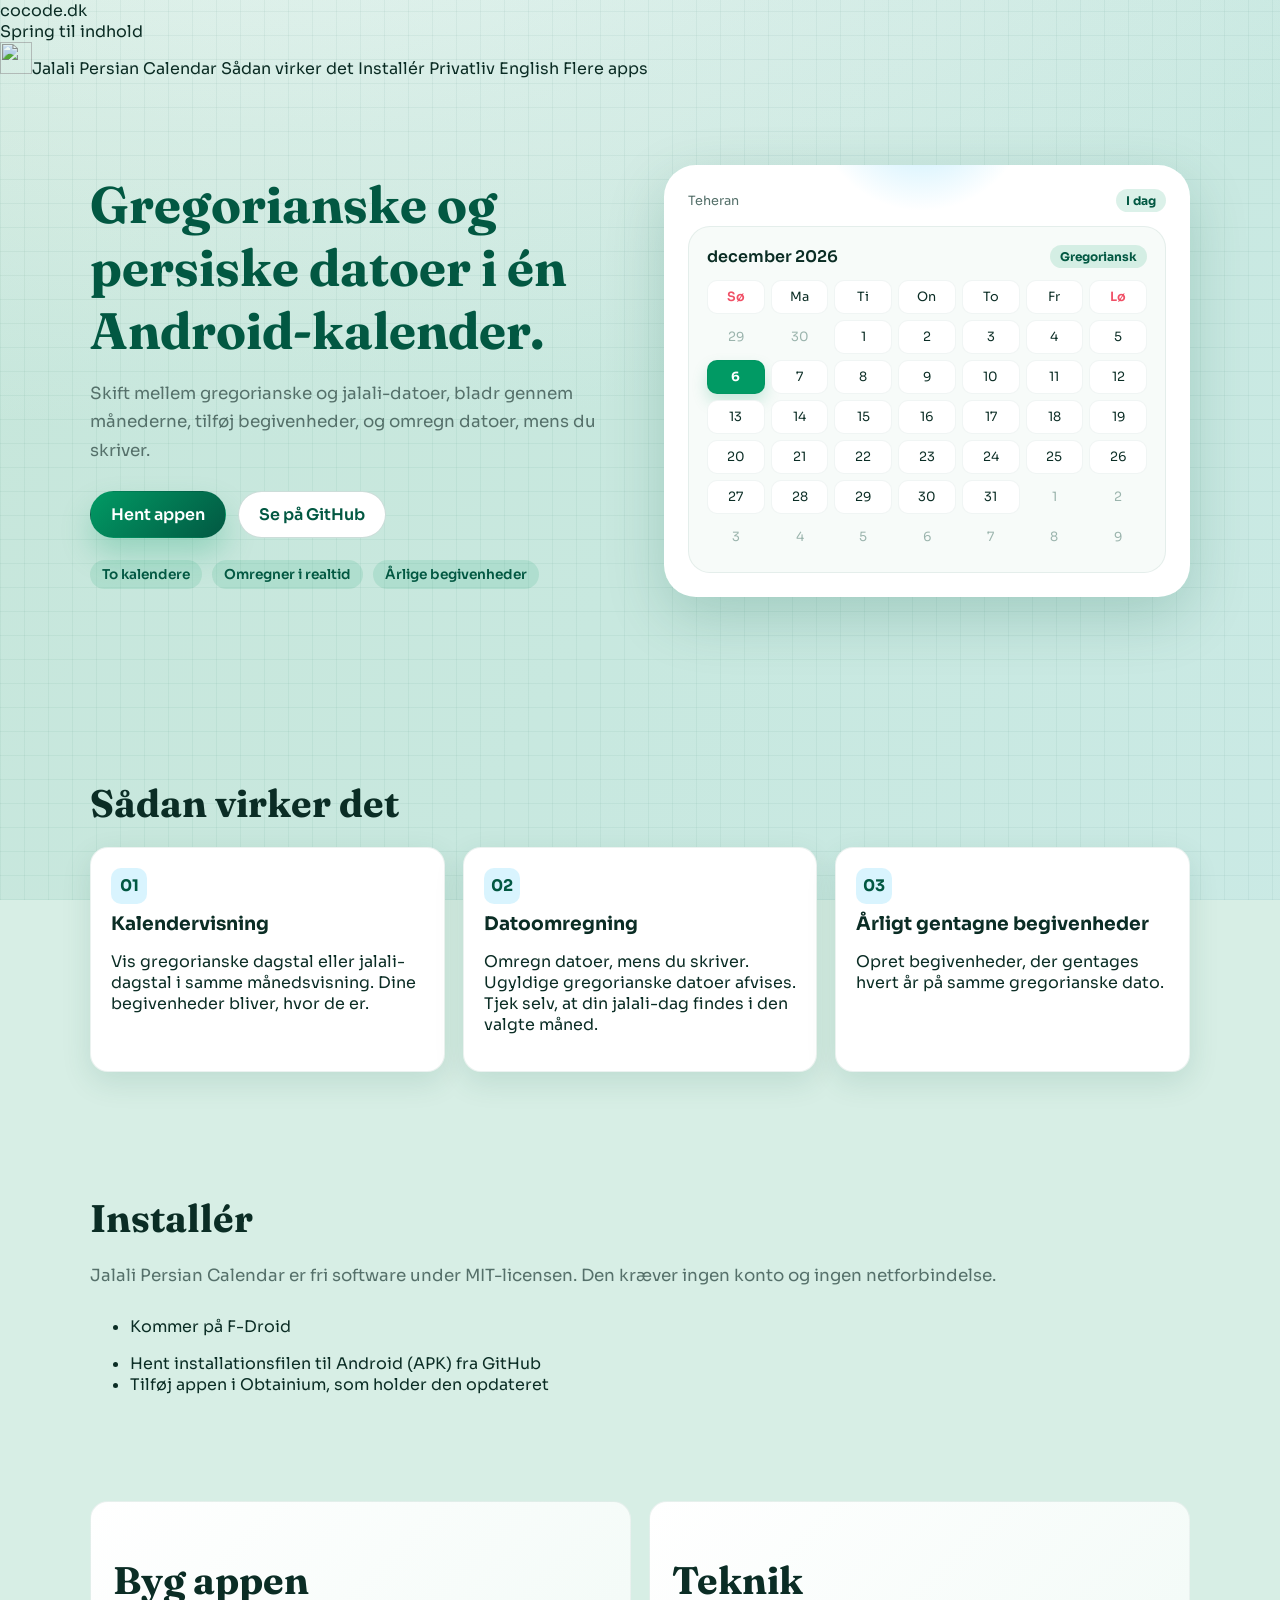
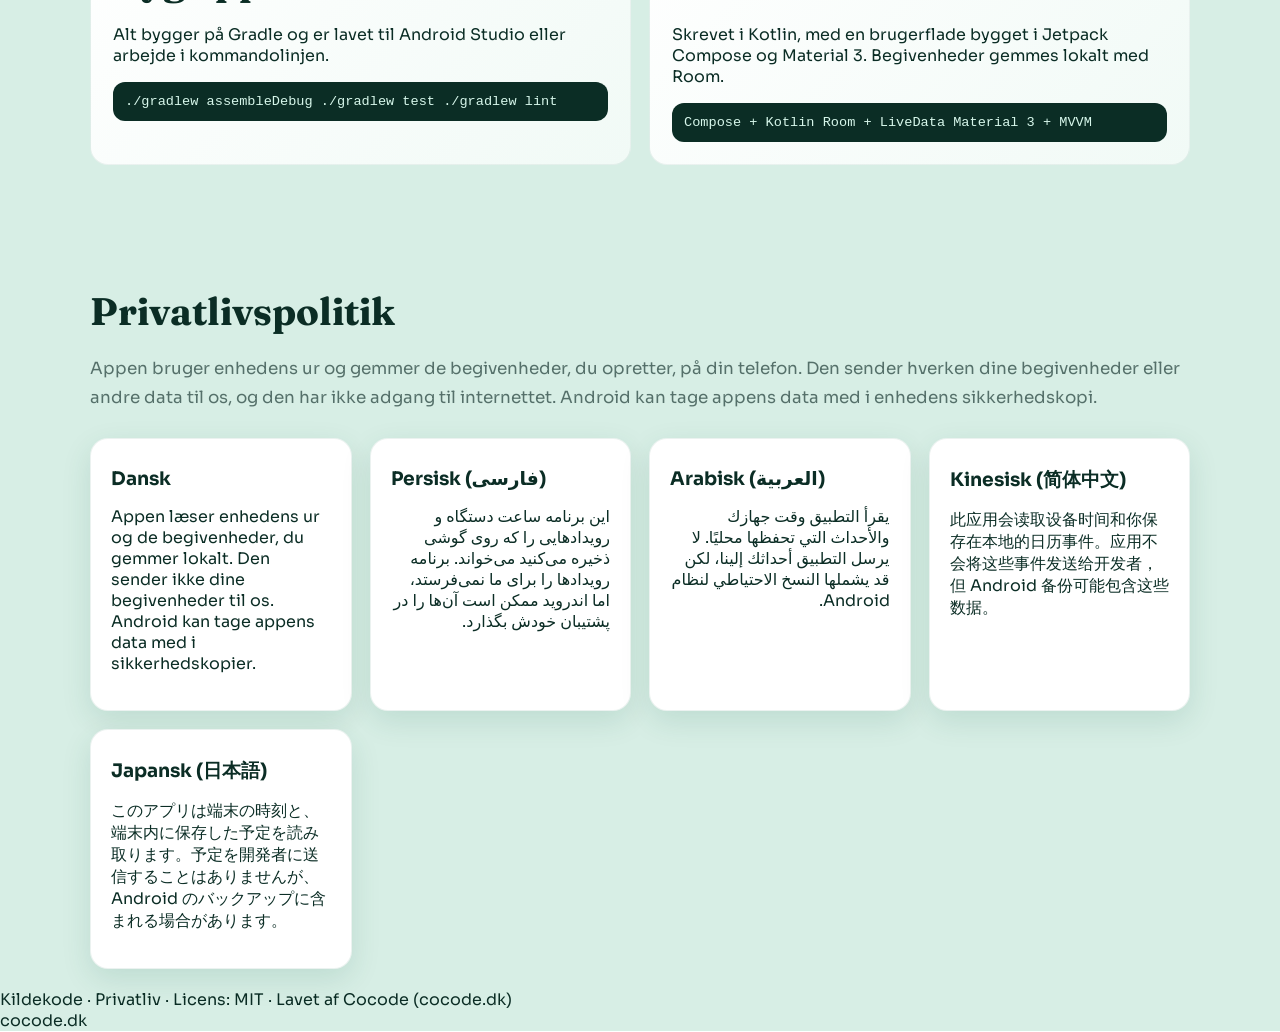
==== commit 79288f90: "feat: the app is called Jalali Persian Calendar in every text F-Droid already lists a different app " ====
--- a/docs/da/index.html
+++ b/docs/da/index.html
@@ -3,13 +3,13 @@
 <head>
   <meta charset="utf-8" />
   <meta name="viewport" content="width=device-width, initial-scale=1" />
-  <title>Persian Calendar | Gregoriansk og jalali</title>
+  <title>Jalali Persian Calendar | Gregoriansk og jalali</title>
   <meta name="description" content="En Android-kalender, der viser gregorianske og persiske (jalali) datoer og omregner datoer mellem dem, mens du skriver." />
   <link rel="canonical" href="https://calendar.cocode.dk/da/" />
   <link rel="alternate" hreflang="en" href="https://calendar.cocode.dk/" />
   <link rel="alternate" hreflang="da" href="https://calendar.cocode.dk/da/" />
   <link rel="alternate" hreflang="x-default" href="https://calendar.cocode.dk/" />
-  <meta property="og:title" content="Persian Calendar | Gregoriansk og jalali" />
+  <meta property="og:title" content="Jalali Persian Calendar | Gregoriansk og jalali" />
   <meta property="og:description" content="En Android-kalender, der viser gregorianske og persiske (jalali) datoer og omregner datoer mellem dem, mens du skriver." />
   <meta property="og:type" content="website" />
   <meta property="og:url" content="https://calendar.cocode.dk/da/" />
@@ -17,7 +17,7 @@
   <meta property="og:image:width" content="1200" />
   <meta property="og:image:height" content="630" />
   <meta name="twitter:card" content="summary_large_image" />
-  <meta name="twitter:title" content="Persian Calendar | Gregoriansk og jalali" />
+  <meta name="twitter:title" content="Jalali Persian Calendar | Gregoriansk og jalali" />
   <meta name="twitter:description" content="En Android-kalender, der viser gregorianske og persiske (jalali) datoer og omregner datoer mellem dem, mens du skriver." />
   <meta name="twitter:image" content="https://calendar.cocode.dk/og.png" />
   <link rel="icon" href="../favicon.svg" type="image/svg+xml" />
@@ -338,7 +338,7 @@
 <!-- cocode.dk-rammen. Uden JavaScript vises dens indhold i stedet: en vej hjem.
      GitHub-linket fra den gamle navigation er med i links=, så det ikke går tabt;
      #privacy var et anker på siden og kan stadig nås ved at rulle. -->
-<cocode-head project="Persian Calendar" accent="#019a64" on-accent="#ffffff"
+<cocode-head project="Jalali Persian Calendar" accent="#019a64" on-accent="#ffffff"
               links="GitHub:https://github.com/cocodedk/persian-calendar">
   <a href="https://cocode.dk">cocode.dk</a>
 </cocode-head>
@@ -347,8 +347,8 @@
     <!-- cocode-apps:nav:start -->
 <link rel="stylesheet" href="/css/cocode-nav.css">
 <a class="skip" href="#main">Spring til indhold</a>
-<nav class="cocode-nav" aria-label="Persian Calendar">
-  <a class="brand" href="/da/" data-nav="home" aria-current="page"><img src="/img/icon.png" alt="" width="32" height="32">Persian Calendar</a>
+<nav class="cocode-nav" aria-label="Jalali Persian Calendar">
+  <a class="brand" href="/da/" data-nav="home" aria-current="page"><img src="/img/icon.png" alt="" width="32" height="32">Jalali Persian Calendar</a>
   <a href="/da/#how" data-nav="how">Sådan virker det</a>
   <a href="/da/#install" data-nav="install">Installér</a>
   <a href="/da/privacy/" data-nav="privacy">Privatliv</a>
@@ -430,7 +430,7 @@
       <div class="container">
         <h2 class="reveal" data-reveal>Installér</h2>
         <p class="lead reveal" data-reveal>
-          Persian Calendar er fri software under MIT-licensen. Den kræver ingen konto og ingen netforbindelse.
+          Jalali Persian Calendar er fri software under MIT-licensen. Den kræver ingen konto og ingen netforbindelse.
         </p>
         <div class="reveal" data-reveal>
           <!-- cocode-apps:install:start -->
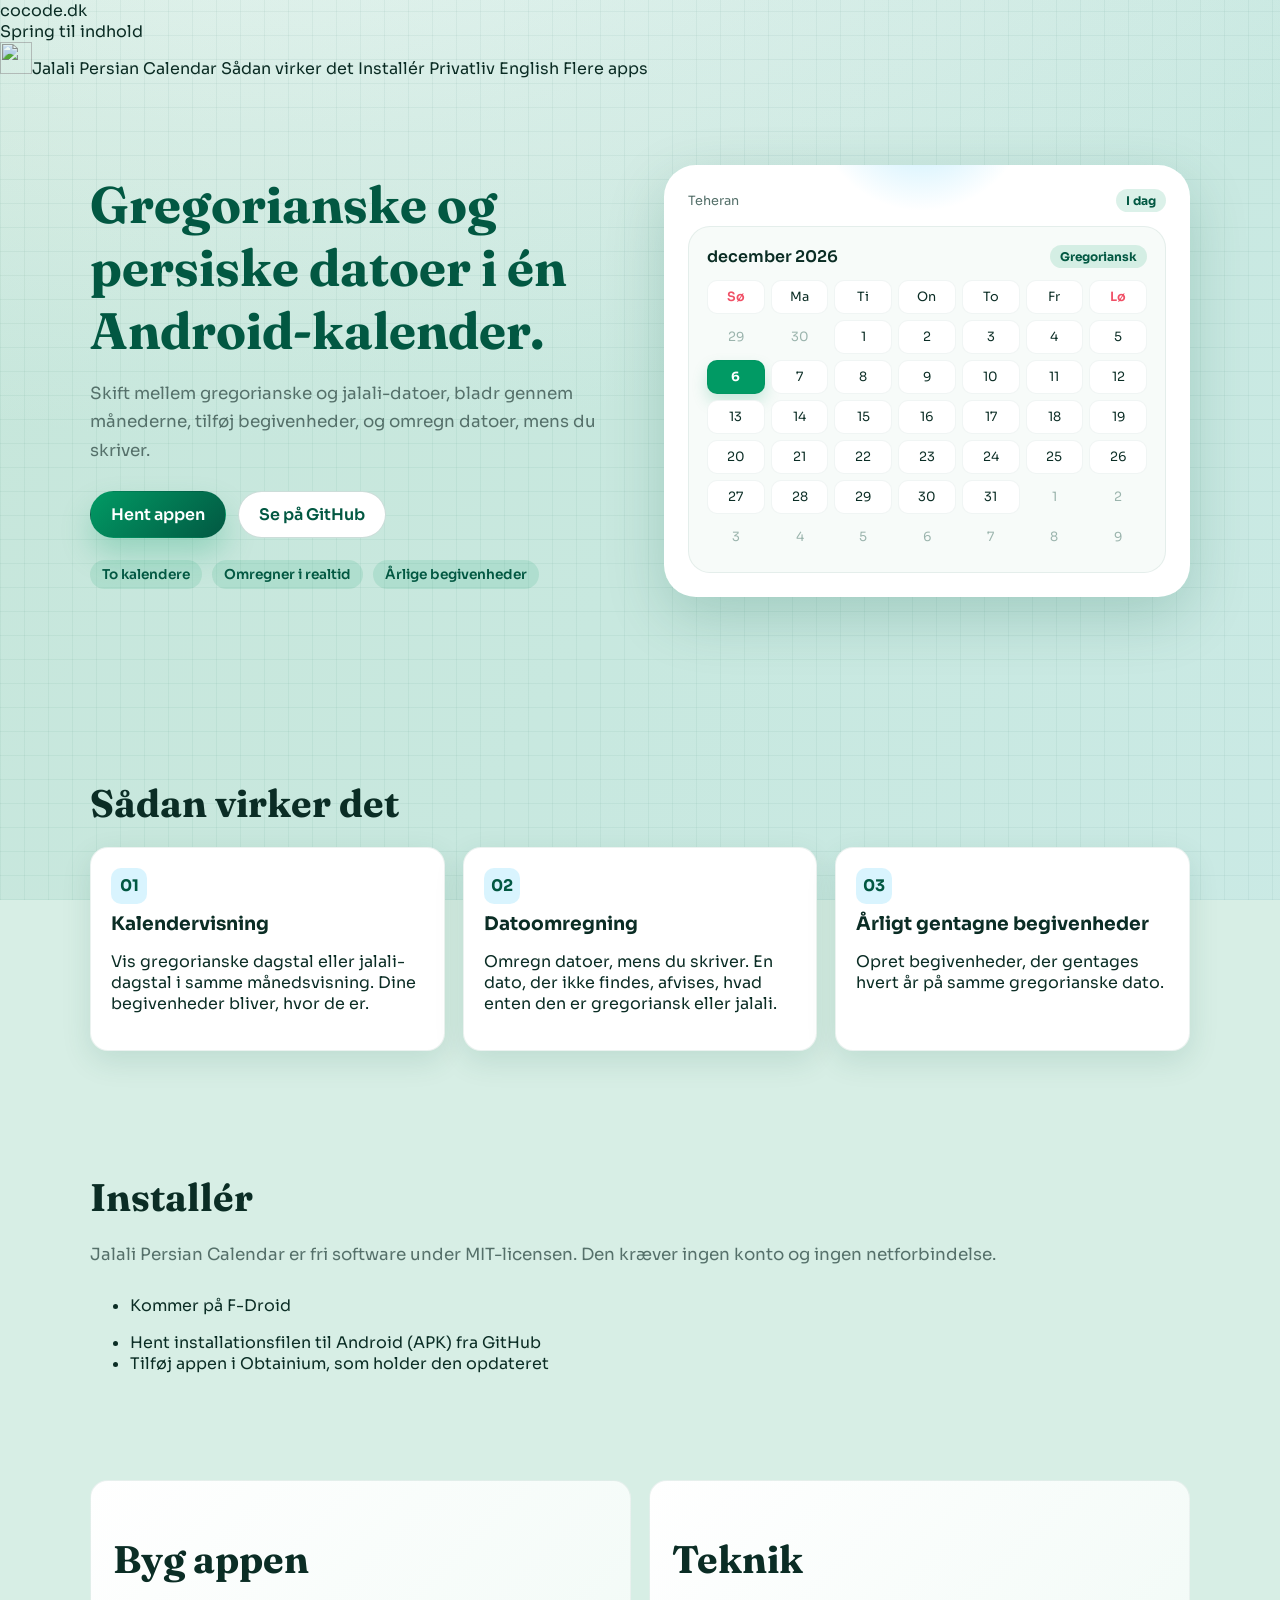
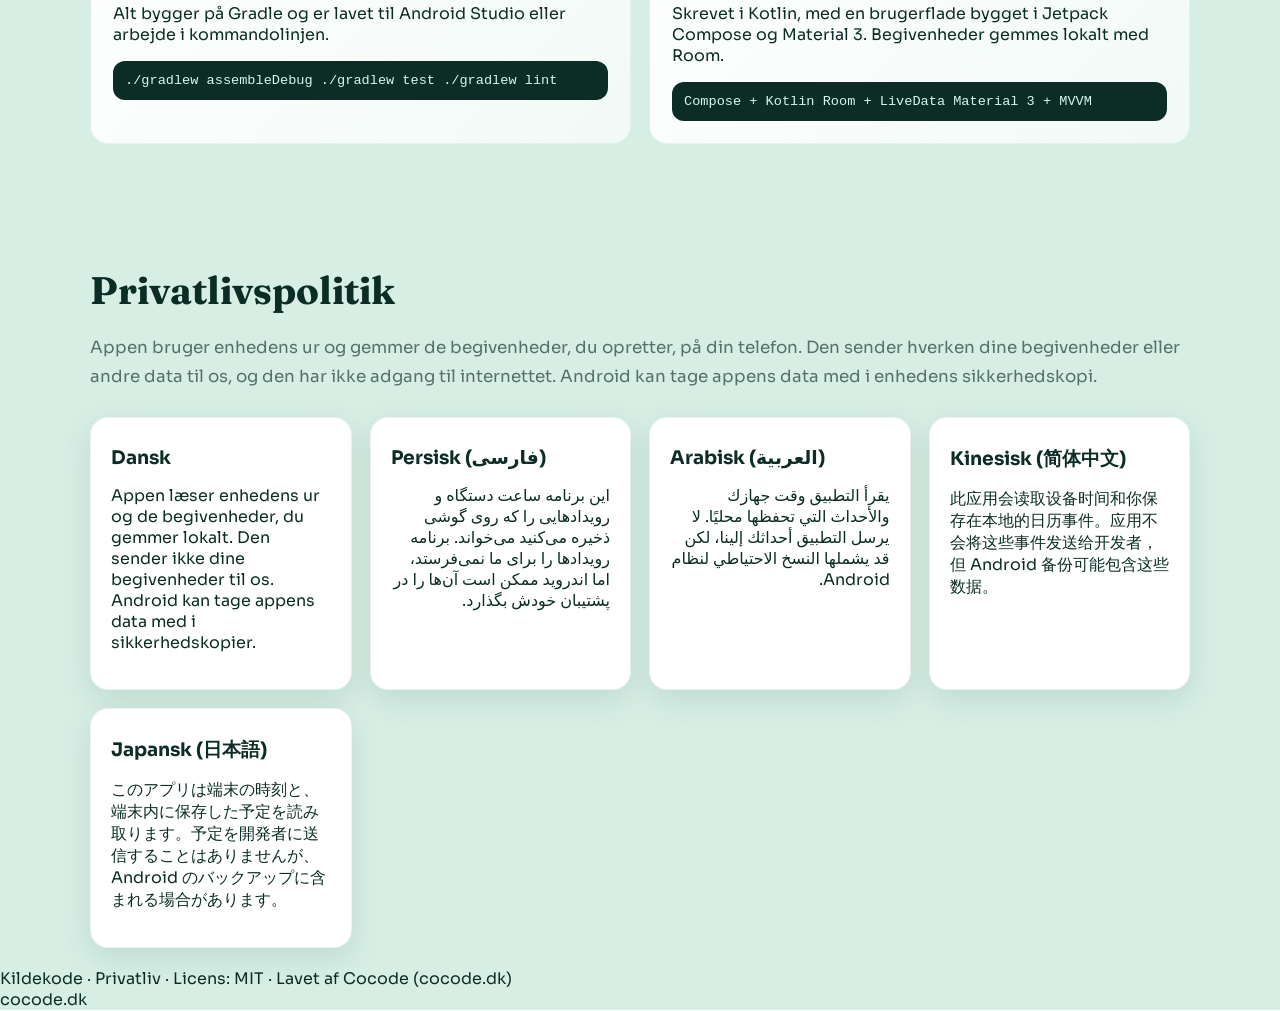
==== commit 36382027: "docs: the converter now rejects Jalali days that do not exist The README and the English and Danish " ====
--- a/docs/da/index.html
+++ b/docs/da/index.html
@@ -415,7 +415,7 @@
           <div class="card reveal" data-reveal>
             <div class="icon">02</div>
             <h3>Datoomregning</h3>
-            <p>Omregn datoer, mens du skriver. Ugyldige gregorianske datoer afvises. Tjek selv, at din jalali-dag findes i den valgte måned.</p>
+            <p>Omregn datoer, mens du skriver. En dato, der ikke findes, afvises, hvad enten den er gregoriansk eller jalali.</p>
           </div>
           <div class="card reveal" data-reveal>
             <div class="icon">03</div>
